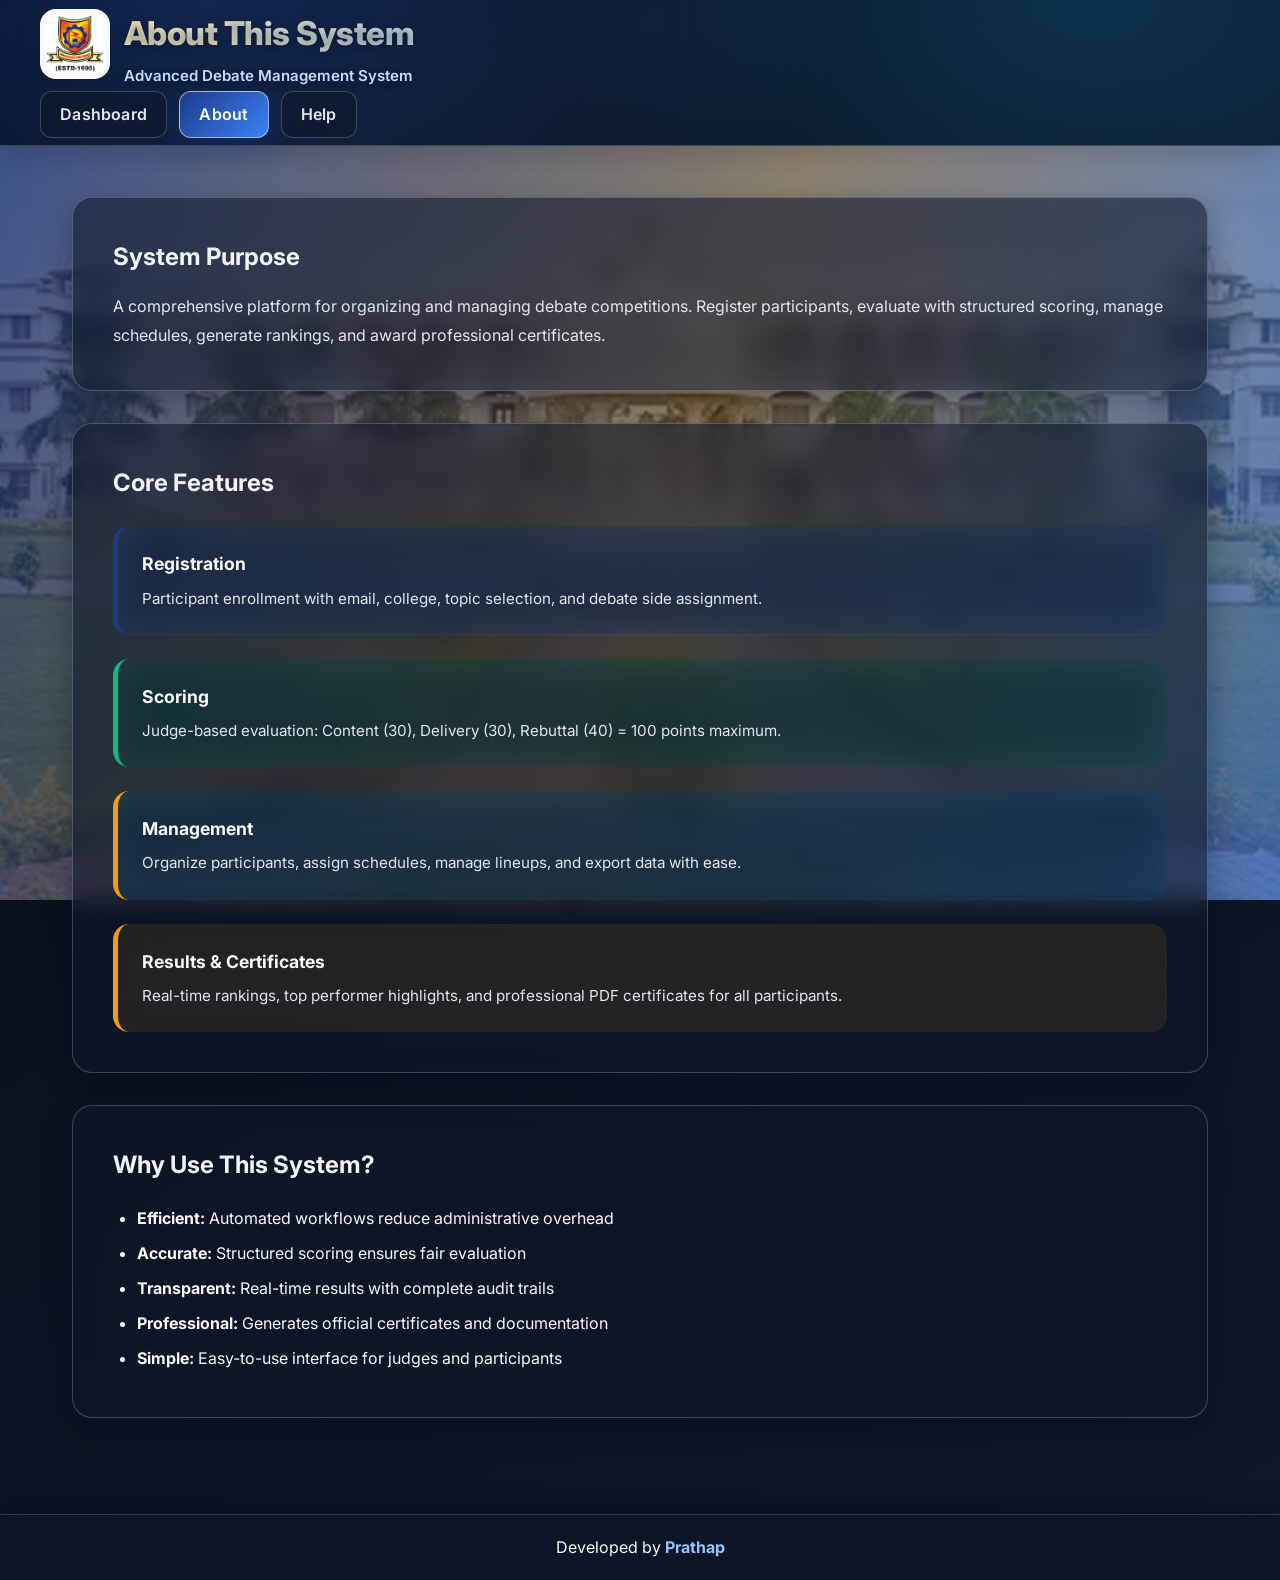
==== pages/about.html @ 604621f7 "Initial commit - Debate System with email scheduling" ====
<!DOCTYPE html>
<html lang="en">
<head>
    <meta charset="UTF-8">
    <meta name="viewport" content="width=device-width, initial-scale=1.0">
    <title>About - Debate System</title>
    <link rel="stylesheet" href="../styles/main.css">
</head>
<body>
    <header class="header">
        <div class="header-content">
            <div class="logo-section">
                <img src="../assets/logo2.jpg" alt="College Logo" class="college-logo" onerror="this.src='https://images.pexels.com/photos/267885/pexels-photo-267885.jpeg?auto=compress&cs=tinysrgb&w=100'">
            </div>
            <div class="title-section">
                <h1>About This System</h1>
                <p class="subtitle">Advanced Debate Management System</p>
            </div>
        </div>
        <nav class="main-nav">
            <a href="../index.html" class="nav-link">Dashboard</a>
            <a href="about.html" class="nav-link active">About</a>
            <a href="help.html" class="nav-link">Help</a>
        </nav>
    </header>

    <main class="container">
        <div class="glass-container">
            <h2>System Purpose</h2>
            <p style="line-height: 1.8; color: var(--text-secondary); margin-top: 1rem;">
                A comprehensive platform for organizing and managing debate competitions. Register participants, 
                evaluate with structured scoring, manage schedules, generate rankings, and award professional certificates.
            </p>
        </div>

        <div class="glass-container">
            <h2>Core Features</h2>

            <div style="display: grid; gap: 1.5rem; margin-top: 1.5rem;">
                <div style="background: rgba(59, 130, 246, 0.1); backdrop-filter: blur(20px); padding: 1.5rem; border-radius: 16px; border-left: 5px solid var(--primary-color);">
                    <h3 style="color: #f8fafc; margin-bottom: 0.5rem; font-size: 1.1rem;">Registration</h3>
                    <p style="color: var(--text-secondary); font-size: 0.95rem;">
                        Participant enrollment with email, college, topic selection, and debate side assignment.
                    </p>
                </div>

                <div style="background: rgba(16, 185, 129, 0.1); backdrop-filter: blur(20px); padding: 1.5rem; border-radius: 16px; border-left: 5px solid var(--success-color);">
                    <h3 style="color: #f8fafc; margin-bottom: 0.5rem; font-size: 1.1rem;">Scoring</h3>
                    <p style="color: var(--text-secondary); font-size: 0.95rem;">
                        Judge-based evaluation: Content (30), Delivery (30), Rebuttal (40) = 100 points maximum.
                    </p>
                </div>

                <div style="background: rgba(14, 165, 233, 0.1); backdrop-filter: blur(20px); padding: 1.5rem; border-radius: 16px; border-left: 5px solid var(--accent-color);">
                    <h3 style="color: #f8fafc; margin-bottom: 0.5rem; font-size: 1.1rem;">Management</h3>
                    <p style="color: var(--text-secondary); font-size: 0.95rem;">
                        Organize participants, assign schedules, manage lineups, and export data with ease.
                    </p>
                </div>

                <div style="background: rgba(245, 158, 11, 0.1); backdrop-filter: blur(20px); padding: 1.5rem; border-radius: 16px; border-left: 5px solid var(--warning-color);">
                    <h3 style="color: #f8fafc; margin-bottom: 0.5rem; font-size: 1.1rem;">Results & Certificates</h3>
                    <p style="color: var(--text-secondary); font-size: 0.95rem;">
                        Real-time rankings, top performer highlights, and professional PDF certificates for all participants.
                    </p>
                </div>
            </div>
        </div>

        <div class="glass-container">
            <h2>Why Use This System?</h2>
            <ul style="line-height: 2.2; color: var(--text-secondary); margin-top: 1rem; margin-left: 1.5rem;">
                <li><strong>Efficient:</strong> Automated workflows reduce administrative overhead</li>
                <li><strong>Accurate:</strong> Structured scoring ensures fair evaluation</li>
                <li><strong>Transparent:</strong> Real-time results with complete audit trails</li>
                <li><strong>Professional:</strong> Generates official certificates and documentation</li>
                <li><strong>Simple:</strong> Easy-to-use interface for judges and participants</li>
            </ul>
        </div>
    </main>

    <footer class="footer">
        <p>Developed by <strong>Prathap</strong></p>
    </footer>

    <script src="../js/script.js"></script>
</body>
</html>
---- styles/main.css ----
@import url('https://fonts.googleapis.com/css2?family=Inter:wght@400;500;600;700;800&display=swap');

* {
    margin: 0;
    padding: 0;
    box-sizing: border-box;
}

:root {
    --primary-color: #1e3a8a;
    --primary-light: #3b82f6;
    --secondary-color: #3b82f6;
    --accent-color: #f59e0b;
    --success-color: #10b981;
    --warning-color: #f59e0b;
    --error-color: #ef4444;
    --text-primary: #f8fafc;
    --text-secondary: #e2e8f0;
    --bg-primary: #0b1220;
    --section-bg: #e2e8f0;
    --bg-secondary: #0f172a;
    --glass-bg: rgba(15, 23, 42, 0.58);
    --glass-border: rgba(191, 219, 254, 0.26);
    --shadow: 0 10px 30px rgba(2, 6, 23, 0.32);
    --shadow-hover: 0 20px 42px rgba(2, 6, 23, 0.45);
    --shadow-lg: 0 26px 64px rgba(2, 6, 23, 0.55);
    --glass-shadow: rgba(2, 6, 23, 0.28);
}

body {
    font-family: 'Inter', 'Segoe UI', Tahoma, Geneva, Verdana, sans-serif;
    line-height: 1.6;
    color: var(--text-primary);
    background:
        radial-gradient(1200px 700px at 15% -10%, rgba(59, 130, 246, 0.25), transparent 55%),
        radial-gradient(1000px 600px at 85% 0%, rgba(14, 165, 233, 0.2), transparent 55%),
        linear-gradient(145deg, #020617 0%, #0b1220 45%, #0f172a 100%);
    min-height: 100vh;
    position: relative;
    overflow-x: hidden;
    transition: all 0.3s ease;
}

p,
li,
label,
td,
th {
    color: #f8fafc;
}

/* Keep generated default certificate text readable on light background */
.certificate-template,
.certificate-template p,
.certificate-template li,
.certificate-template td,
.certificate-template th,
.certificate-template strong {
    color: #1f2937 !important;
}

.certificate-template .certificate-title,
.certificate-template .certificate-name {
    color: #1d4ed8 !important;
}

.certificate-template .certificate-subtitle {
    color: #334155 !important;
}

.certificate-template .certificate-credit,
.certificate-template .certificate-credit strong {
    color: #0f172a !important;
}

body::before {
    content: '';
    position: fixed;
    top: 132px;
    left: 0;
    right: 0;
    bottom: 0;
    background:
        linear-gradient(110deg, rgba(30, 58, 138, 0.62) 0%, rgba(245, 158, 11, 0.2) 52%, rgba(59, 130, 246, 0.56) 100%),
        linear-gradient(rgba(15, 23, 42, 0.46), rgba(15, 23, 42, 0.62)),
        url('../assets/clgimg.jpeg');
    background-size: cover, cover, cover;
    background-position: center center, center center, center 35%;
    background-repeat: no-repeat, no-repeat, no-repeat;
    pointer-events: none;
    z-index: 0;
}

.header,
.container,
.footer,
.modal {
    position: relative;
    z-index: 1;
}

.header {
    background-image:
        radial-gradient(1200px 700px at 15% -10%, rgba(59, 130, 246, 0.25), transparent 55%),
        radial-gradient(1000px 600px at 85% 0%, rgba(14, 165, 233, 0.2), transparent 55%),
        linear-gradient(145deg, #020617 0%, #0b1220 45%, #0f172a 100%);
    background-size: cover;
    background-position: center 35%;
    background-repeat: no-repeat;
    background-color: #0f172a;
    backdrop-filter: blur(5px);
    -webkit-backdrop-filter: blur(2px);
    border-bottom: 1px solid rgba(148, 163, 184, 0.35);
    box-shadow: 0 12px 28px rgba(17, 24, 39, 0.2);
    padding: 0.45rem 0.9rem;
    margin-bottom: 1.2rem;
    min-height: 132px;
    position: sticky;
    top: 0;
    z-index: 100;
}

.header-content {
    display: flex;
    align-items: center;
    justify-content: flex-start;
    gap: 0.85rem;
    max-width: 1200px;
    margin: 0 auto;
}

.logo-section {
    flex-shrink: 0;
}

.college-logo {
    width: 70px;
    height: 70px;
    object-fit: cover;
    object-position: center;
    border-radius: 16px;
    background: rgba(255, 255, 255, 0.98);
    padding: 5px;
    border: 1px solid rgba(255, 255, 255, 0.75);
    box-shadow: 0 12px 26px rgba(17, 24, 39, 0.25);
    transition: all 0.3s ease;
}

.title-section {
    flex-grow: 1;
    text-align: left;
}

.title-section h1 {
    font-size: 2.05rem;
    color: #fef3c7;
    margin-bottom: 0.25rem;
    font-weight: 800;
    letter-spacing: -0.5px;
    background: linear-gradient(92deg, #fef3c7 0%, #93c5fd 48%, #bfdbfe 100%);
    -webkit-background-clip: text;
    -webkit-text-fill-color: transparent;
    background-clip: text;
    text-shadow: 0 2px 8px rgba(2, 6, 23, 0.38);
}

.subtitle {
    color: #c7ddff;
    font-size: 0.94rem;
    font-weight: 600;
    text-shadow: 0 2px 8px rgba(2, 6, 23, 0.42);
}

h1[style*="var(--primary-color)"],
h2[style*="var(--primary-color)"],
h3[style*="var(--primary-color)"] {
    color: #bfdbfe !important;
}

.main-nav {
    display: flex;
    justify-content: flex-start;
    align-items: center;
    gap: 0.75rem;
    margin-top: 0.2rem;
    max-width: 1200px;
    margin-left: auto;
    margin-right: auto;
    padding-left: 0;
}

.nav-link {
    padding: 0.6rem 1.2rem;
    text-decoration: none;
    color: #e2e8f0;
    border-radius: 12px;
    transition: all 0.3s ease;
    font-weight: 600;
    position: relative;
    letter-spacing: 0.2px;
    background: rgba(15, 23, 42, 0.56);
    border: 1px solid rgba(148, 163, 184, 0.35);
}

.nav-link::after {
    content: '';
    position: absolute;
    bottom: 0;
    left: 0;
    width: 0;
    height: 2px;
    background: linear-gradient(90deg, var(--primary-color), var(--accent-color));
    transition: width 0.3s ease;
}

.nav-link:hover {
    background: rgba(30, 58, 138, 0.58);
    color: #ffffff;
    border-color: rgba(147, 197, 253, 0.55);
}

.nav-link:hover::after {
    width: 100%;
}

.nav-link.active {
    background: linear-gradient(135deg, var(--primary-color), var(--secondary-color));
    color: white;
    border-color: rgba(255, 255, 255, 0.55);
    box-shadow: 0 10px 24px rgba(30, 58, 138, 0.4);
}

.nav-link.active::after {
    display: none;
}

.container {
    max-width: 1200px;
    margin: 0 auto;
    padding: 2rem;
}

.section {
    background-color: var(--section-bg);
}

.dashboard-grid {
    display: grid;
    grid-template-columns: repeat(auto-fit, minmax(300px, 1fr));
    gap: 2rem;
    margin-top: 2rem;
}

.bottom-links {
    margin-top: 2rem;
    display: grid;
    grid-template-columns: repeat(auto-fit, minmax(280px, 1fr));
    gap: 1.25rem;
}

.bottom-link-card {
    background: linear-gradient(160deg, rgba(30, 41, 59, 0.68), rgba(15, 23, 42, 0.62));
    backdrop-filter: blur(10px);
    -webkit-backdrop-filter: blur(10px);
    border: 1px solid var(--glass-border);
    border-radius: 16px;
    padding: 1.5rem;
    box-shadow: var(--shadow);
    cursor: pointer;
    transition: all 0.3s ease;
}

.bottom-link-card h3 {
    color: #bfdbfe;
    margin-bottom: 0.5rem;
}

h1[style*="var(--primary-color)"],
h2[style*="var(--primary-color)"],
h3[style*="var(--primary-color)"] {
    color: #bfdbfe !important;
}

.bottom-link-card p {
    color: #eaf2ff;
}

.bottom-link-card:hover {
    transform: translateY(-4px);
    box-shadow: var(--shadow-hover);
    border-color: rgba(59, 130, 246, 0.35);
}

.card {
    background: linear-gradient(160deg, rgba(30, 41, 59, 0.68), rgba(15, 23, 42, 0.62));
    backdrop-filter: blur(8px);
    -webkit-backdrop-filter: blur(8px);
    border: 1px solid var(--glass-border);
    border-radius: 16px;
    padding: 2.5rem;
    box-shadow: 0 8px 24px rgba(2, 6, 23, 0.24);
    transition: all 0.4s cubic-bezier(0.4, 0, 0.2, 1);
    cursor: pointer;
    position: relative;
    overflow: hidden;
}

.card::before {
    content: '';
    position: absolute;
    top: 0;
    left: 0;
    right: 0;
    height: 5px;
    background: linear-gradient(90deg, var(--primary-color), var(--accent-color));
    transform: scaleX(0);
    transform-origin: left;
    transition: transform 0.4s cubic-bezier(0.4, 0, 0.2, 1);
}

.card::after {
    content: '';
    position: absolute;
    top: 0;
    left: -100%;
    width: 100%;
    height: 100%;
    background: linear-gradient(135deg, rgba(191, 219, 254, 0.2) 0%, rgba(255, 255, 255, 0) 100%);
    opacity: 0;
    transition: opacity 0.4s ease;
}

.card:hover::before {
    transform: scaleX(1);
}

.card:hover::after {
    opacity: 1;
}

.card:hover {
    transform: translateY(-8px) scale(1.02);
    box-shadow: var(--shadow-hover);
    border-color: var(--primary-light);
}

.card-icon {
    font-size: 3.5rem;
    margin-bottom: 1.5rem;
    display: inline-block;
    padding: 1.5rem;
    background: linear-gradient(135deg, rgba(30, 58, 138, 0.12), rgba(59, 130, 246, 0.18));
    border-radius: 16px;
    line-height: 1;
}

.card h3 {
    font-size: 1.5rem;
    margin-bottom: 0.75rem;
    color: var(--text-primary);
    font-weight: 700;
    letter-spacing: 0.3px;
}

.card p {
    color: var(--text-secondary);
    font-size: 0.95rem;
    line-height: 1.6;
}

.badge {
    position: absolute;
    top: 1rem;
    right: 1rem;
    background: linear-gradient(135deg, #f59e0b, #f97316);
    color: white;
    padding: 0.25rem 0.75rem;
    border-radius: 999px;
    font-size: 0.75rem;
    font-weight: 600;
}

.footer {
    background: rgba(15, 23, 42, 0.58);
    backdrop-filter: blur(14px);
    -webkit-backdrop-filter: blur(14px);
    border-top: 1px solid rgba(148, 163, 184, 0.24);
    text-align: center;
    padding: 1.25rem 1rem;
    margin-top: 2rem;
    color: var(--text-primary);
    box-shadow: 0 -8px 18px rgba(2, 6, 23, 0.3);
    position: relative;
}

.footer strong {
    color: #93c5fd;
    font-weight: 700;
}

.btn {
    padding: 0.875rem 2rem;
    border: none;
    border-radius: 12px;
    font-size: 1rem;
    font-weight: 600;
    cursor: pointer;
    transition: all 0.3s cubic-bezier(0.4, 0, 0.2, 1);
    text-decoration: none;
    display: inline-block;
    position: relative;
    overflow: hidden;
    letter-spacing: 0.3px;
    backdrop-filter: blur(10px);
}

.btn::before {
    content: '';
    position: absolute;
    top: 50%;
    left: 50%;
    width: 0;
    height: 0;
    border-radius: 50%;
    background: rgba(255, 255, 255, 0.3);
    transform: translate(-50%, -50%);
    transition: width 0.6s, height 0.6s;
}

.btn:active::before {
    width: 300px;
    height: 300px;
}

.btn-primary {
    background: linear-gradient(135deg, #1e3a8a, #3b82f6);
    color: white;
    border: 1px solid rgba(255, 255, 255, 0.3);
    box-shadow: 0 8px 20px rgba(30, 58, 138, 0.28);
}

.btn-primary:hover {
    transform: translateY(-3px);
    box-shadow: 0 12px 30px rgba(30, 58, 138, 0.36);
    border-color: rgba(255, 255, 255, 0.5);
}

.btn-secondary {
    background: linear-gradient(135deg, rgba(51, 65, 85, 0.9), rgba(71, 85, 105, 0.78));
    color: white;
    border: 1px solid rgba(255, 255, 255, 0.3);
    box-shadow: 0 8px 20px rgba(71, 85, 105, 0.2);
}

.btn-secondary:hover {
    transform: translateY(-3px);
    box-shadow: 0 12px 30px rgba(71, 85, 105, 0.3);
    border-color: rgba(255, 255, 255, 0.5);
}

.btn-success {
    background: linear-gradient(135deg, rgba(16, 185, 129, 0.85), rgba(16, 185, 129, 0.7));
    color: white;
    border: 1px solid rgba(255, 255, 255, 0.3);
    box-shadow: 0 8px 20px rgba(16, 185, 129, 0.2);
}

.btn-success:hover {
    transform: translateY(-3px);
    box-shadow: 0 12px 30px rgba(16, 185, 129, 0.3);
    border-color: rgba(255, 255, 255, 0.5);
}

.btn-back {
    background: rgba(15, 23, 42, 0.5);
    color: #e2e8f0;
    border: 1px solid rgba(148, 163, 184, 0.35);
    box-shadow: 0 6px 18px rgba(2, 6, 23, 0.32);
    backdrop-filter: blur(10px);
}

.btn-back:hover {
    background: rgba(30, 58, 138, 0.55);
    border-color: rgba(147, 197, 253, 0.7);
    box-shadow: 0 10px 24px rgba(30, 58, 138, 0.35);
    color: #ffffff;
}

.form-group {
    margin-bottom: 1.5rem;
}

.form-group label {
    display: block;
    margin-bottom: 0.75rem;
    font-weight: 600;
    color: var(--text-primary);
    font-size: 0.95rem;
    letter-spacing: 0.2px;
}

.form-group input,
.form-group select,
.form-group textarea {
    width: 100%;
    padding: 0.875rem 1.125rem;
    border: 1px solid rgba(148, 163, 184, 0.4);
    border-radius: 12px;
    font-size: 1rem;
    background: rgba(15, 23, 42, 0.45);
    color: #e5e7eb;
    backdrop-filter: blur(10px);
    transition: all 0.3s ease;
    font-family: inherit;
}

.form-group input:hover,
.form-group select:hover,
.form-group textarea:hover {
    border-color: rgba(147, 197, 253, 0.55);
    background: rgba(15, 23, 42, 0.58);
}

.form-group input:focus,
.form-group select:focus,
.form-group textarea:focus {
    outline: none;
    border-color: #93c5fd;
    box-shadow: 0 0 0 4px rgba(59, 130, 246, 0.2);
    background: rgba(15, 23, 42, 0.68);
}

.form-group input::placeholder,
.form-group textarea::placeholder {
    color: #94a3b8;
}

input[type="date"],
input[type="time"] {
    color-scheme: dark;
}

input[type="date"]::-webkit-calendar-picker-indicator,
input[type="time"]::-webkit-calendar-picker-indicator {
    filter: invert(92%) sepia(9%) saturate(496%) hue-rotate(175deg) brightness(105%) contrast(98%);
    opacity: 1;
    cursor: pointer;
}

.glass-container {
    background: var(--glass-bg);
    backdrop-filter: blur(12px);
    -webkit-backdrop-filter: blur(12px);
    border: 1px solid var(--glass-border);
    border-radius: 16px;
    padding: 2rem;
    box-shadow: 0 12px 28px rgba(2, 6, 23, 0.24);
    margin-bottom: 2rem;
}

.glass-container h2,
.glass-container h3 {
    color: #f1f5f9;
}

.table-container {
    overflow-x: auto;
    background: rgba(15, 23, 42, 0.62);
    backdrop-filter: blur(14px);
    -webkit-backdrop-filter: blur(14px);
    border-radius: 18px;
    padding: 1.5rem;
    box-shadow: 0 8px 32px var(--glass-shadow);
    border: 1px solid rgba(148, 163, 184, 0.35);
}

table {
    width: 100%;
    border-collapse: collapse;
}

table th,
table td {
    padding: 1.25rem;
    text-align: left;
    border-bottom: 1px solid rgba(148, 163, 184, 0.2);
}

table th {
    background: linear-gradient(135deg, #1e3a8a, #3b82f6);
    color: white;
    font-weight: 700;
    letter-spacing: 0.3px;
    text-transform: uppercase;
    font-size: 0.875rem;
}

table tbody tr {
    transition: all 0.3s ease;
}

table tbody tr:hover {
    background: linear-gradient(90deg, rgba(15, 76, 129, 0.08), rgba(8, 145, 178, 0.06));
    box-shadow: inset 5px 0 15px rgba(15, 76, 129, 0.12);
}

table tbody tr:last-child td {
    border-bottom: none;
}

.alert {
    padding: 1.25rem 1.5rem;
    border-radius: 14px;
    margin-bottom: 1.5rem;
    border-left: 5px solid;
    backdrop-filter: blur(20px);
    -webkit-backdrop-filter: blur(20px);
    animation: slideInDown 0.3s ease;
    border: 1px solid;
}

.alert-success {
    background: rgba(16, 185, 129, 0.24);
    border-color: var(--success-color);
    color: #d1fae5;
    box-shadow: 0 6px 18px rgba(16, 185, 129, 0.22);
}

.alert-error {
    background: rgba(239, 68, 68, 0.24);
    border-color: var(--error-color);
    color: #fee2e2;
    box-shadow: 0 6px 18px rgba(239, 68, 68, 0.2);
}

.alert-warning {
    background: rgba(245, 158, 11, 0.25);
    border-color: var(--warning-color);
    color: #ffedd5;
    box-shadow: 0 6px 18px rgba(245, 158, 11, 0.2);
}

/* Professional Modal & Popup Styles */
.modal {
    position: fixed;
    top: 0;
    left: 0;
    right: 0;
    bottom: 0;
    background: rgba(2, 6, 23, 0.72);
    backdrop-filter: blur(8px);
    -webkit-backdrop-filter: blur(8px);
    display: none;
    align-items: center;
    justify-content: center;
    z-index: 1000;
    animation: fadeIn 0.3s ease;
    padding: 1rem;
    overflow-y: auto;
}

/* JS opens some modals with inline display:block; keep them centered and themed */
.modal[style*="display: block"] {
    display: flex !important;
}

.modal.show {
    display: flex;
}

/* Keep schedule modal below sticky header to avoid top clipping */
#scheduleModal {
    align-items: flex-start;
    padding-top: 138px;
}

#scheduleModal .modal-content {
    margin: 0 auto;
}

.modal-content {
    background: linear-gradient(180deg, rgba(15, 23, 42, 0.94) 0%, rgba(15, 23, 42, 0.9) 100%);
    backdrop-filter: blur(12px);
    -webkit-backdrop-filter: blur(12px);
    border: 1px solid rgba(96, 165, 250, 0.45);
    border-radius: 24px;
    padding: 0;
    max-width: 680px;
    width: 90%;
    max-height: calc(100vh - 2rem);
    overflow-y: auto;
    box-shadow: 0 24px 70px rgba(2, 6, 23, 0.4);
    animation: slideUp 0.4s cubic-bezier(0.4, 0, 0.2, 1);
    position: relative;
    color: #e5e7eb;
}

.modal-content .form-group label {
    color: #dbeafe;
}

.modal-content h2,
.modal-content h3,
.modal-content p,
.modal-content label {
    color: #e2e8f0;
}

.modal-content .glass-container {
    background: rgba(15, 23, 42, 0.52);
    border: 1px solid rgba(148, 163, 184, 0.28);
}

.modal-content select,
.modal-content input,
.modal-content textarea {
    background: rgba(15, 23, 42, 0.62);
    color: #e5e7eb;
    border-color: rgba(148, 163, 184, 0.45);
}

.modal-content select option {
    background: #0f172a;
    color: #e5e7eb;
}

.modal-content input[type="file"] {
    padding: 0.6rem;
}

.modal-content input[type="file"]::file-selector-button {
    background: linear-gradient(135deg, #1e3a8a, #3b82f6);
    color: #ffffff;
    border: 1px solid rgba(255, 255, 255, 0.25);
    border-radius: 8px;
    padding: 0.45rem 0.7rem;
    margin-right: 0.6rem;
    cursor: pointer;
}

.modal-content > div[style*="text-align: right"] {
    background: rgba(15, 23, 42, 0.35);
    border: 1px solid rgba(148, 163, 184, 0.2);
    border-radius: 12px;
    padding: 0.8rem !important;
}

.modal-content .btn-secondary {
    background: linear-gradient(135deg, rgba(51, 65, 85, 0.9), rgba(30, 41, 59, 0.85));
    border: 1px solid rgba(148, 163, 184, 0.35);
}

.modal-header {
    padding: 2rem;
    border-bottom: 1px solid rgba(15, 76, 129, 0.2);
    background: linear-gradient(135deg, rgba(15, 76, 129, 0.94), rgba(8, 145, 178, 0.88));
    display: flex;
    align-items: center;
    justify-content: space-between;
    border-radius: 24px 24px 0 0;
}

.modal-header h2 {
    margin: 0;
    color: #ffffff;
    font-size: 1.5rem;
    font-weight: 700;
}

.modal-close {
    background: rgba(255, 255, 255, 0.2);
    border: 1px solid rgba(255, 255, 255, 0.35);
    font-size: 1.5rem;
    cursor: pointer;
    color: #ffffff;
    transition: all 0.3s ease;
    width: 40px;
    height: 40px;
    display: flex;
    align-items: center;
    justify-content: center;
    border-radius: 8px;
}

.modal-close:hover {
    background: rgba(239, 68, 68, 0.2);
    color: #ffffff;
    border-color: rgba(255, 255, 255, 0.6);
}

.modal-body {
    padding: 2rem;
    color: var(--text-primary);
    background: rgba(15, 23, 42, 0.35);
}

.modal-footer {
    padding: 1.5rem 2rem;
    border-top: 1px solid rgba(148, 163, 184, 0.2);
    display: flex;
    gap: 1rem;
    justify-content: flex-end;
    background: rgba(15, 23, 42, 0.62);
    border-radius: 0 0 24px 24px;
}

.modal-footer .btn {
    margin: 0;
}

/* Animations */
@keyframes fadeIn {
    from {
        opacity: 0;
    }
    to {
        opacity: 1;
    }
}

@keyframes slideUp {
    from {
        transform: translateY(30px);
        opacity: 0;
    }
    to {
        transform: translateY(0);
        opacity: 1;
    }
}

@keyframes slideInDown {
    from {
        transform: translateY(-20px);
        opacity: 0;
    }
    to {
        transform: translateY(0);
        opacity: 1;
    }
}

@keyframes pulse {
    0%, 100% {
        opacity: 1;
    }
    50% {
        opacity: 0.7;
    }
}

/* Enhanced Glass Container */
.glass-container {
    background: var(--glass-bg);
    backdrop-filter: blur(12px);
    -webkit-backdrop-filter: blur(12px);
    border: 1px solid var(--glass-border);
    border-radius: 20px;
    padding: 2.5rem;
    box-shadow: var(--shadow);
    margin-bottom: 2rem;
    transition: all 0.3s ease;
}

.glass-container:hover {
    box-shadow: var(--shadow-hover);
}

@media (max-width: 768px) {
    body::before {
        top: 98px;
        background-position: center top, center top, center top;
    }

    .header {
        padding: 0.45rem 0.75rem;
        margin-bottom: 1rem;
        min-height: 98px;
        background-position: center 30%;
        background-size: cover;
    }

    #scheduleModal {
        padding-top: 104px;
    }

    .header-content {
        flex-direction: column;
        align-items: flex-start;
        gap: 0.5rem;
    }

    .title-section {
        text-align: left;
    }

    .title-section h1 {
        line-height: 1.2;
    }

    .title-section h1 {
        font-size: 1.5rem;
    }

    .dashboard-grid {
        grid-template-columns: 1fr;
        gap: 1.5rem;
    }

    .bottom-links {
        grid-template-columns: 1fr;
    }

    .main-nav {
        flex-direction: column;
        align-items: flex-start;
        gap: 0.4rem;
        margin-top: 0.2rem;
    }

    .footer {
        padding: 1rem 0.85rem;
        margin-top: 1.5rem;
    }

    .container {
        padding: 1.5rem;
    }

    .modal-content {
        max-width: 95%;
        border-radius: 18px;
        max-height: calc(100vh - 1.5rem);
    }

    .card {
        padding: 1.75rem;
    }

    .btn {
        padding: 0.75rem 1.25rem;
        font-size: 0.9rem;
    }
}

/* Scrollbar Styling */
::-webkit-scrollbar {
    width: 10px;
    height: 10px;
}

::-webkit-scrollbar-track {
    background: rgba(255, 255, 255, 0.1);
}

::-webkit-scrollbar-thumb {
    background: linear-gradient(180deg, var(--primary-color), var(--accent-color));
    border-radius: 10px;
    transition: background 0.3s ease;
}

::-webkit-scrollbar-thumb:hover {
    background: linear-gradient(180deg, var(--primary-light), var(--accent-color));
}

/* Selection Styling */
::selection {
    background: linear-gradient(135deg, var(--primary-color), var(--accent-color));
    color: white;
}

/* Focus Visible Ring */
:focus-visible {
    outline: 2px solid var(--primary-color);
    outline-offset: 2px;
}

/* Badge Styling Enhancement */
.badge {
    position: absolute;
    top: 1.5rem;
    right: 1.5rem;
    background: linear-gradient(135deg, var(--warning-color), #f97316);
    color: white;
    padding: 0.4rem 1rem;
    border-radius: 20px;
    font-size: 0.75rem;
    font-weight: 700;
    letter-spacing: 0.5px;
    text-transform: uppercase;
    box-shadow: 0 4px 12px rgba(245, 158, 11, 0.3);
    animation: pulse 2s infinite;
}
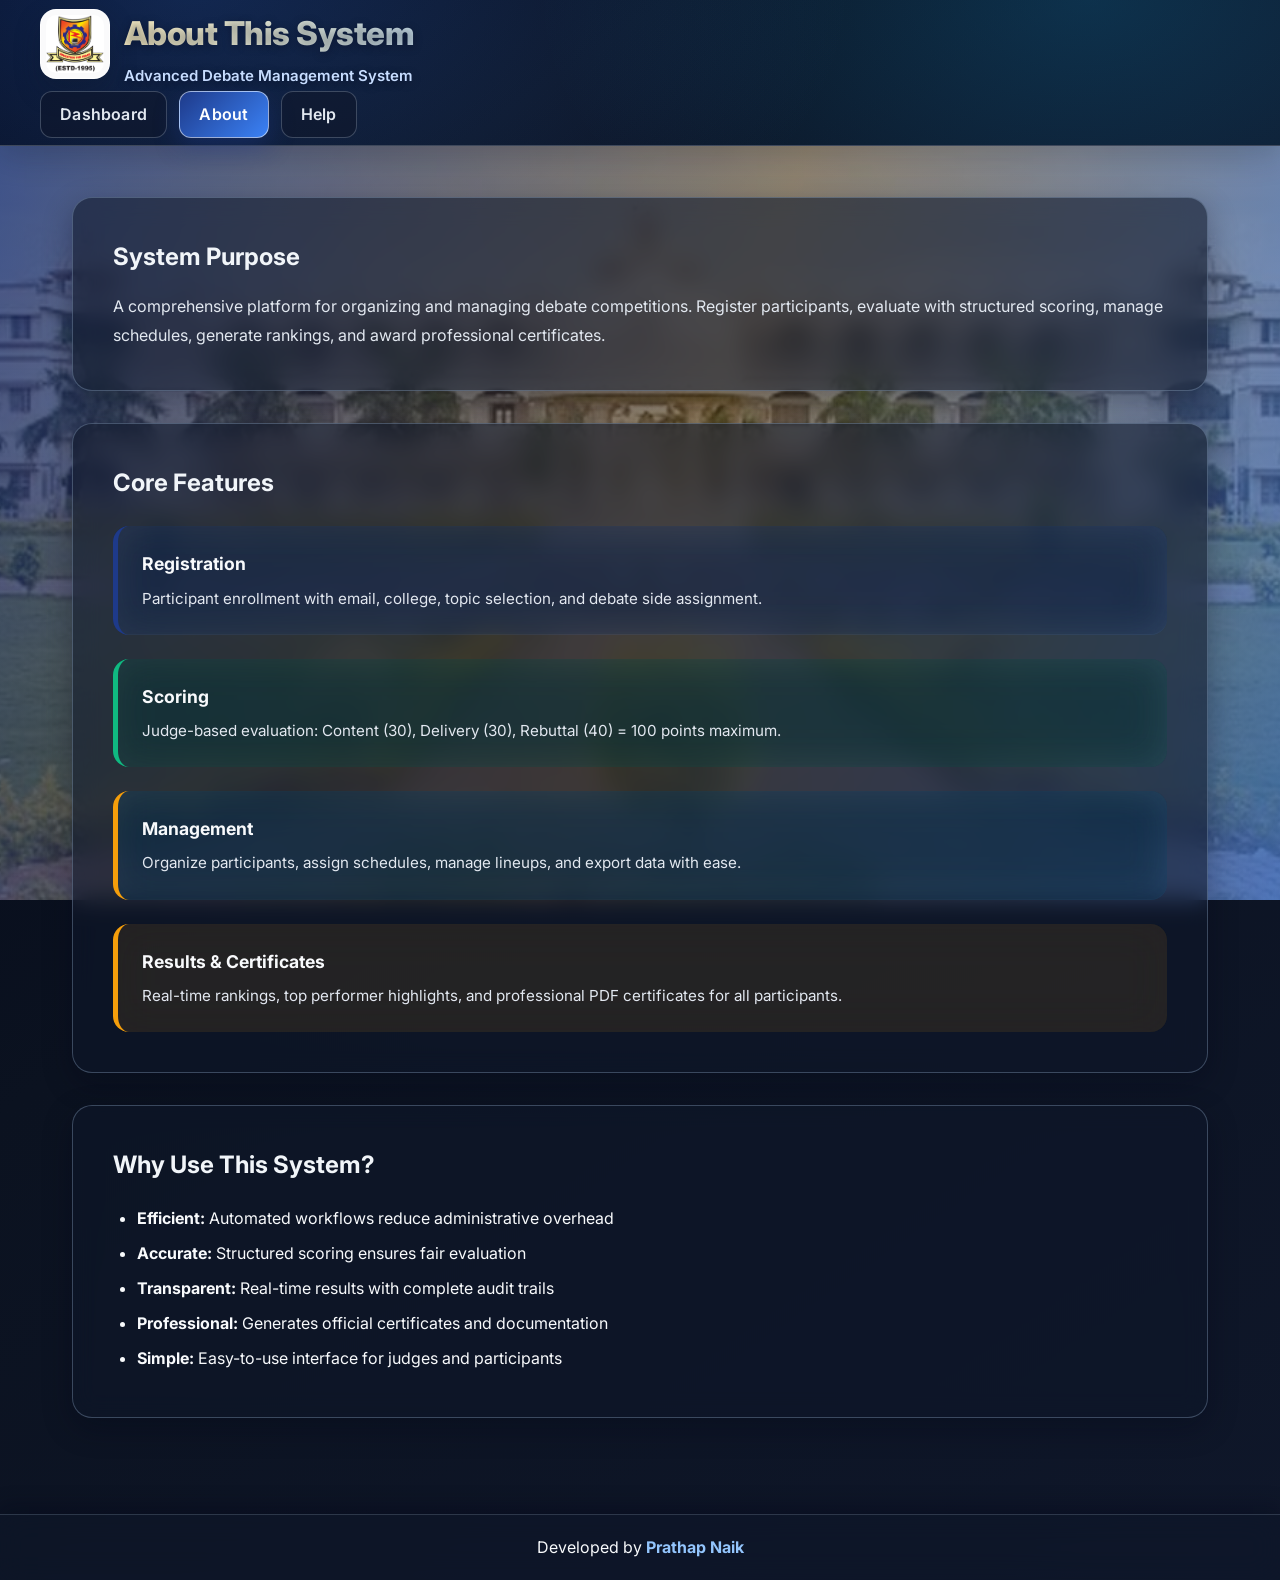
==== commit 5e3ca7b5: "Update footer name to Prathap Naik" ====
--- a/pages/about.html
+++ b/pages/about.html
@@ -80,7 +80,7 @@
     </main>
 
     <footer class="footer">
-        <p>Developed by <strong>Prathap</strong></p>
+        <p>Developed by <strong>Prathap Naik</strong></p>
     </footer>
 
     <script src="../js/script.js"></script>
